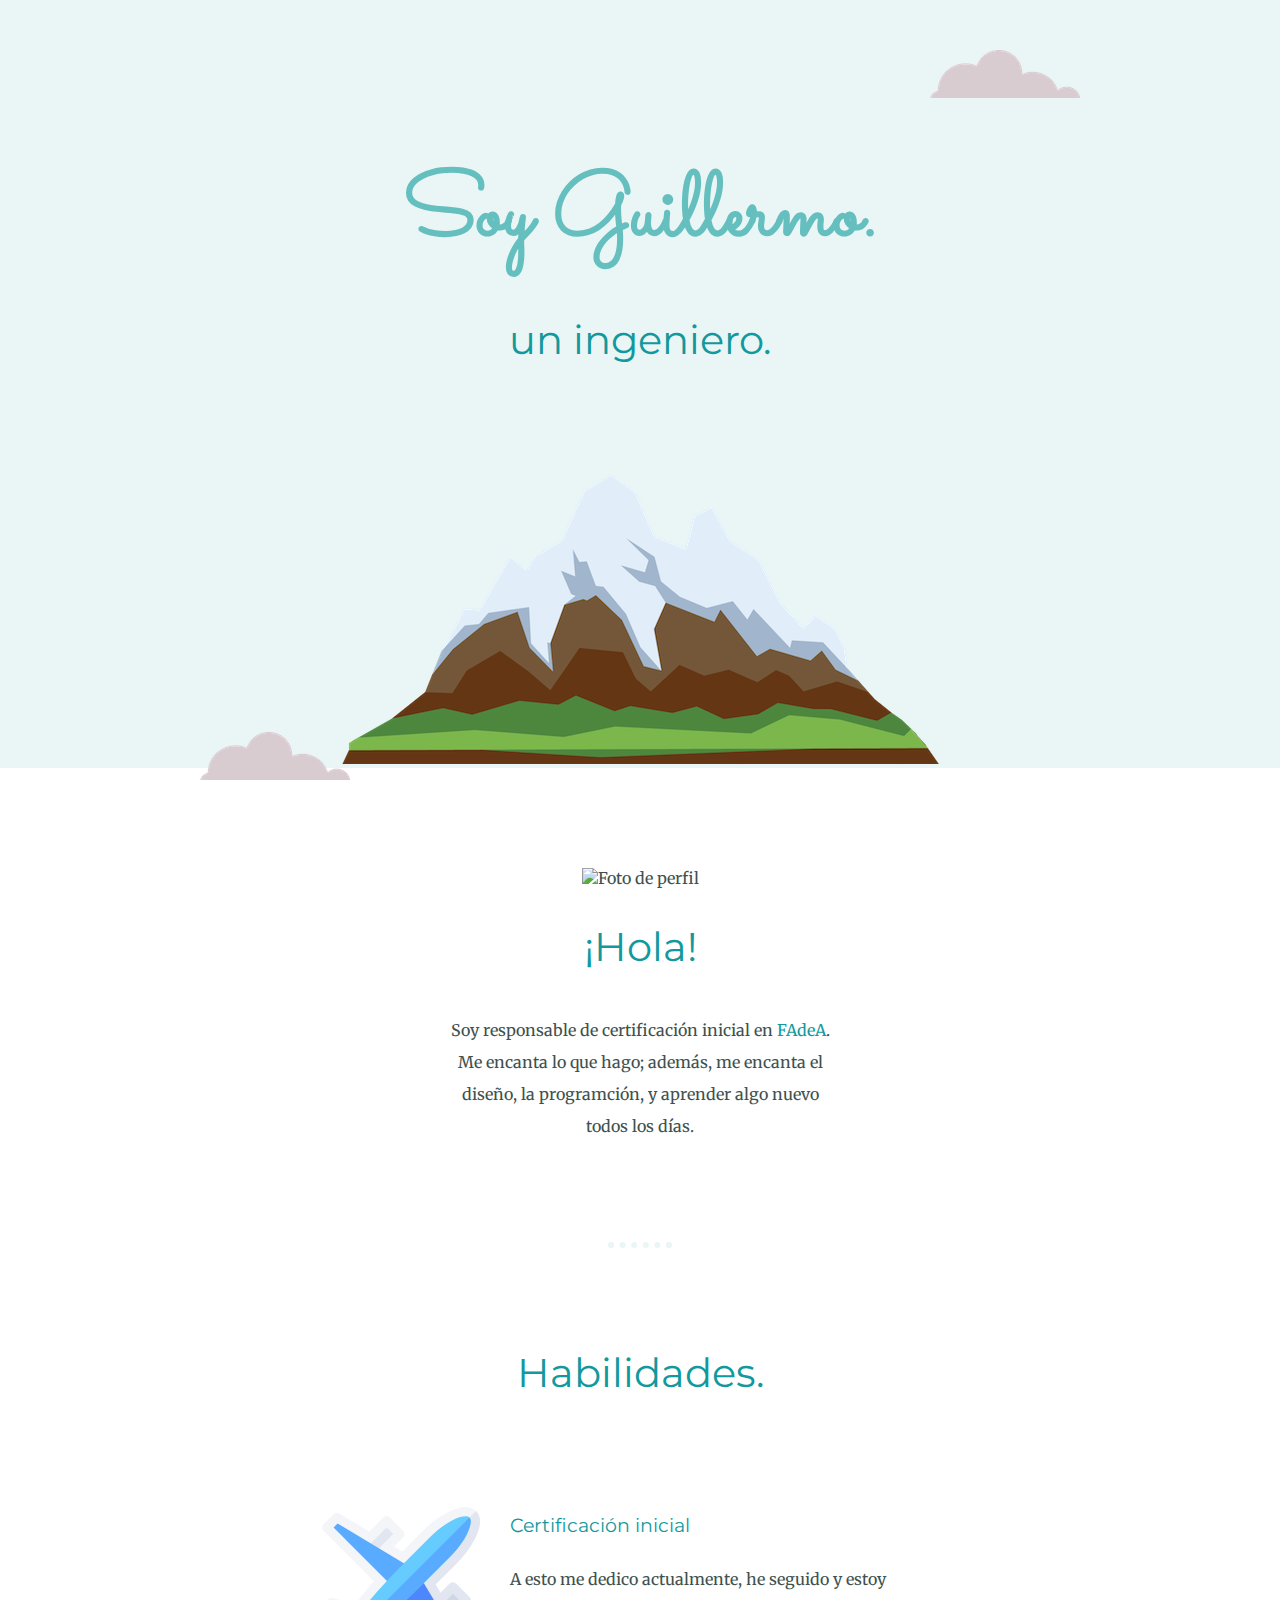
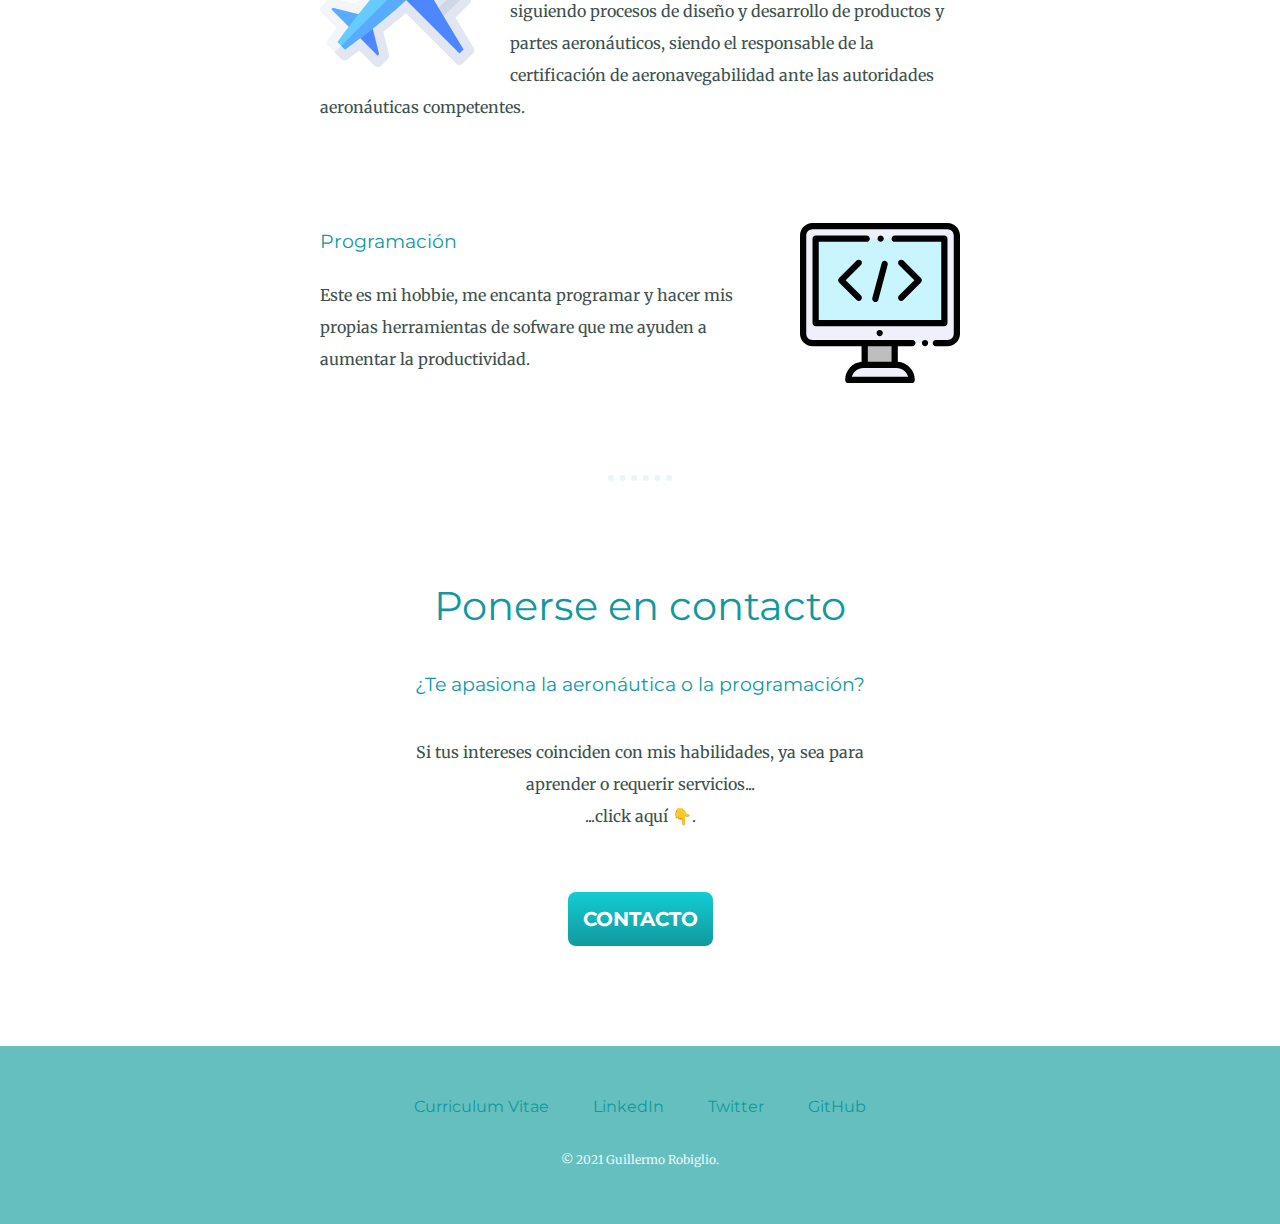
==== index.html @ 07f2db02 "Actualización general de mi sitio personal" ====
<!DOCTYPE html>
<html lang="es">
  <head>
    <meta charset="utf-8">
    <title>Guillermo Robiglio</title>
    <link rel="stylesheet" href="css/styles.css">
    <link rel="icon" href="images/favicon.ico">
    <link rel="preconnect" href="https://fonts.gstatic.com">
    <link href="https://fonts.googleapis.com/css2?family=Merriweather:ital,wght@0,300;0,400;0,700;0,900;1,300;1,400;1,700;1,900&family=Montserrat:ital,wght@0,100;0,200;0,300;0,400;0,500;0,600;0,700;0,800;0,900;1,100;1,200;1,300;1,400;1,500;1,600;1,700;1,800;1,900&family=Sacramento&display=swap" rel="stylesheet">
  </head>
  <body>
    <div class="top-container">
      <img class="top-cloud" src="images/cloud.png" alt="nube">
      <h1>Soy Guillermo.</h1>
      <h2>un ingeniero.</h2>
      <img class="bottom-cloud" src="images/cloud.png" alt="nube">
      <img src="images/mountain.png" alt="montaña">
    </div>
    <div class="middle-container">
      <div class="profile">
        <img src="images/foto-perfil-circular.png" alt="Foto de perfil">
        <h2>¡Hola!</h2>
        <p class="intro">Soy responsable de certificación inicial en <a class="link-to-fadea" href="https://www.fadeasa.com.ar" target="_blank">FAdeA</a>. Me encanta lo que hago; además, me encanta el diseño, la programción, y aprender algo nuevo todos los días.</p>
      </div>
      <hr>
      <div class="skills">
        <h2>Habilidades.</h2>
        <div class="skill-row">
          <img class="left-img" src="images/airplane.svg" alt="Imagen de ajíes">
          <h3>Certificación inicial</h3>
          <p>A esto me dedico actualmente, he seguido y estoy siguiendo procesos de diseño y desarrollo de productos y partes aeronáuticos, siendo el responsable de la certificación de aeronavegabilidad ante las autoridades aeronáuticas competentes.</p>
        </div>
        <!--
        <div class="skill-row">
          <img class="right-img" src="images/computer.png" alt="Imagen de una computadora">
          <h3>Diseño de sistemas</h3>
          <p>Lorem ipsum dolor sit amet, mauris sed consectetuer. Etiam et eu, bibendum interdum, lacus quis mauris. Curabitur wisi, quisque vel eu, rutrum nam.</p>
        </div>
        <div class="skill-row">
          <img class="left-img" src="images/chillies.png" alt="Imagen de ajíes">
          <h3>Simulación</h3>
          <p>Lorem ipsum dolor sit amet, quis in duis, iaculis id felis. Consectetuer vestibulum, nunc urna lectus, erat ligula. Hendrerit nam, lectus ante, ut lorem eros.</p>
        </div>
        -->
        <div class="skill-row">
          <img class="right-img" src="images/code.svg" alt="Imagen de una computadora">
          <h3>Programación</h3>
          <p>Este es mi hobbie, me encanta programar y hacer mis propias herramientas de sofware que me ayuden a aumentar la productividad.</p>
        </div>
      </div>
      <hr>
      <div class="contact-me">
        <h2>Ponerse en contacto</h2>
        <h3>¿Te apasiona la aeronáutica o la programación?</h3>
        <p class="contact-message">Si tus intereses coinciden con mis habilidades, ya sea para aprender o requerir servicios...<br/>...click aquí 👇.</p>
        <a class="button-qts" href="mailto:grobiglio@gmail.com">CONTACTO</a>
      </div>
    </div>


    <div class="bottom-container">
      <a class="footer-link" href="cv.html">Curriculum Vitae</a>
      <a class="footer-link" href="href=https://www.linkedin.com/in/guillermo-a-robiglio-6799419a/" target="_blank">LinkedIn</a>
      <a class="footer-link" href="https://twitter.com/grobiglio" target="_blank">Twitter</a>
      <a class="footer-link" href="https://github.com/grobiglio" target="_blank">GitHub</a>
      <p class="copyright">© 2021 Guillermo Robiglio.</p>
    </div>

  </body>
</html>
---- css/styles.css ----
body {
  color: #40514E;
  margin: 0;
  text-align: center;
  font-family: 'Merriweather', serif;
}

h1 {
  color: #66BFBF;
  font-family: 'Sacramento', cursive;
  font-size: 5.625rem;
  margin: 50px auto 0 auto;
}

h2 {
  color: #11999E;
  font-family: 'Montserrat', sans-serif;
  font-size: 2.5rem;
  font-weight: normal;
  padding-bottom: 10px;
}

h3 {
  color: #11999E;
  font-family: 'Montserrat', sans-serif;
  font-weight: normal;
}

p {
  line-height: 2;
}

hr {
  border: dotted #EAF6F6 6px;
  border-bottom: none;
  margin: 100px auto;
  width: 4%;
}

.link-to-fadea {
  color: #11999E;
  font-family: 'Merriweather', serif;
  text-decoration: none;
}

.top-container {
  background-color: #EAF6F6;
  margin: 0;
  padding-top: 100px;
}

.top-cloud {
  position: absolute;
  right: 200px; top: 50px;
}

.bottom-cloud {
  position: absolute;
  left: 200px; bottom: 120px;
}

.middle-container {
  margin: 100px 0;
}

.profile img {
  width: 150px;
}

.intro {
  margin: auto;
  width: 30%;
}

.skill-row {
  line-height: 2;
  margin: 100px auto;
  text-align: left;
  width: 50%;
}

.left-img {
  float: left;
  margin-right: 30px;
  width: 25%;
}

.right-img {
  float: right;
  margin-left: 30px;
  width: 25%;
}

.bottom-container {
  background-color: #66BFBF;
  padding: 50px 0 20px;
}

.contact-message {
  margin: 40px auto 60px;
  width: 40%
}

.button-qts {
   background: #11CDD4;
   background-image: -webkit-linear-gradient(top, #11CDD4, #11999E);
   background-image: -moz-linear-gradient(top, #11CDD4, #11999E);
   background-image: -ms-linear-gradient(top, #11CDD4, #11999E);
   background-image: -o-linear-gradient(top, #11CDD4, #11999E);
   background-image: -webkit-gradient(to bottom, #11CDD4, #11999E);
   -webkit-border-radius: 8px;
   -moz-border-radius: 8px;
   border-radius: 8px;
   color: #FFFFFF;
   font-family: 'Montserrat', sans-serif;
   font-size: 20px;
   font-weight: bold;
   padding: 15px;
   text-decoration: none;
   display: inline-block;
   cursor: pointer;
   text-align: center;
}

.button-qts:hover {
   background: #30E3CB;
   background-image: -webkit-linear-gradient(top, #30E3CB, #2BC4AD);
   background-image: -moz-linear-gradient(top, #30E3CB, #2BC4AD);
   background-image: -ms-linear-gradient(top, #30E3CB, #2BC4AD);
   background-image: -o-linear-gradient(top, #30E3CB, #2BC4AD);
   background-image: -webkit-gradient(to bottom, #30E3CB, #2BC4AD);
   -webkit-border-radius: 8px;
   -moz-border-radius: 8px;
   border-radius: 8px;
   text-decoration: none;
}

.footer-link {
  color: #11999E;
  font-family: 'Montserrat', sans-serif;
  margin: 10px 20px;
  text-decoration: none;
}

.footer-link:hover {
  color: #EAF6F6;
}

.copyright {
  color: #EAF6F6;
  font-size: 0.75rem;
  padding: 20px 0;
}
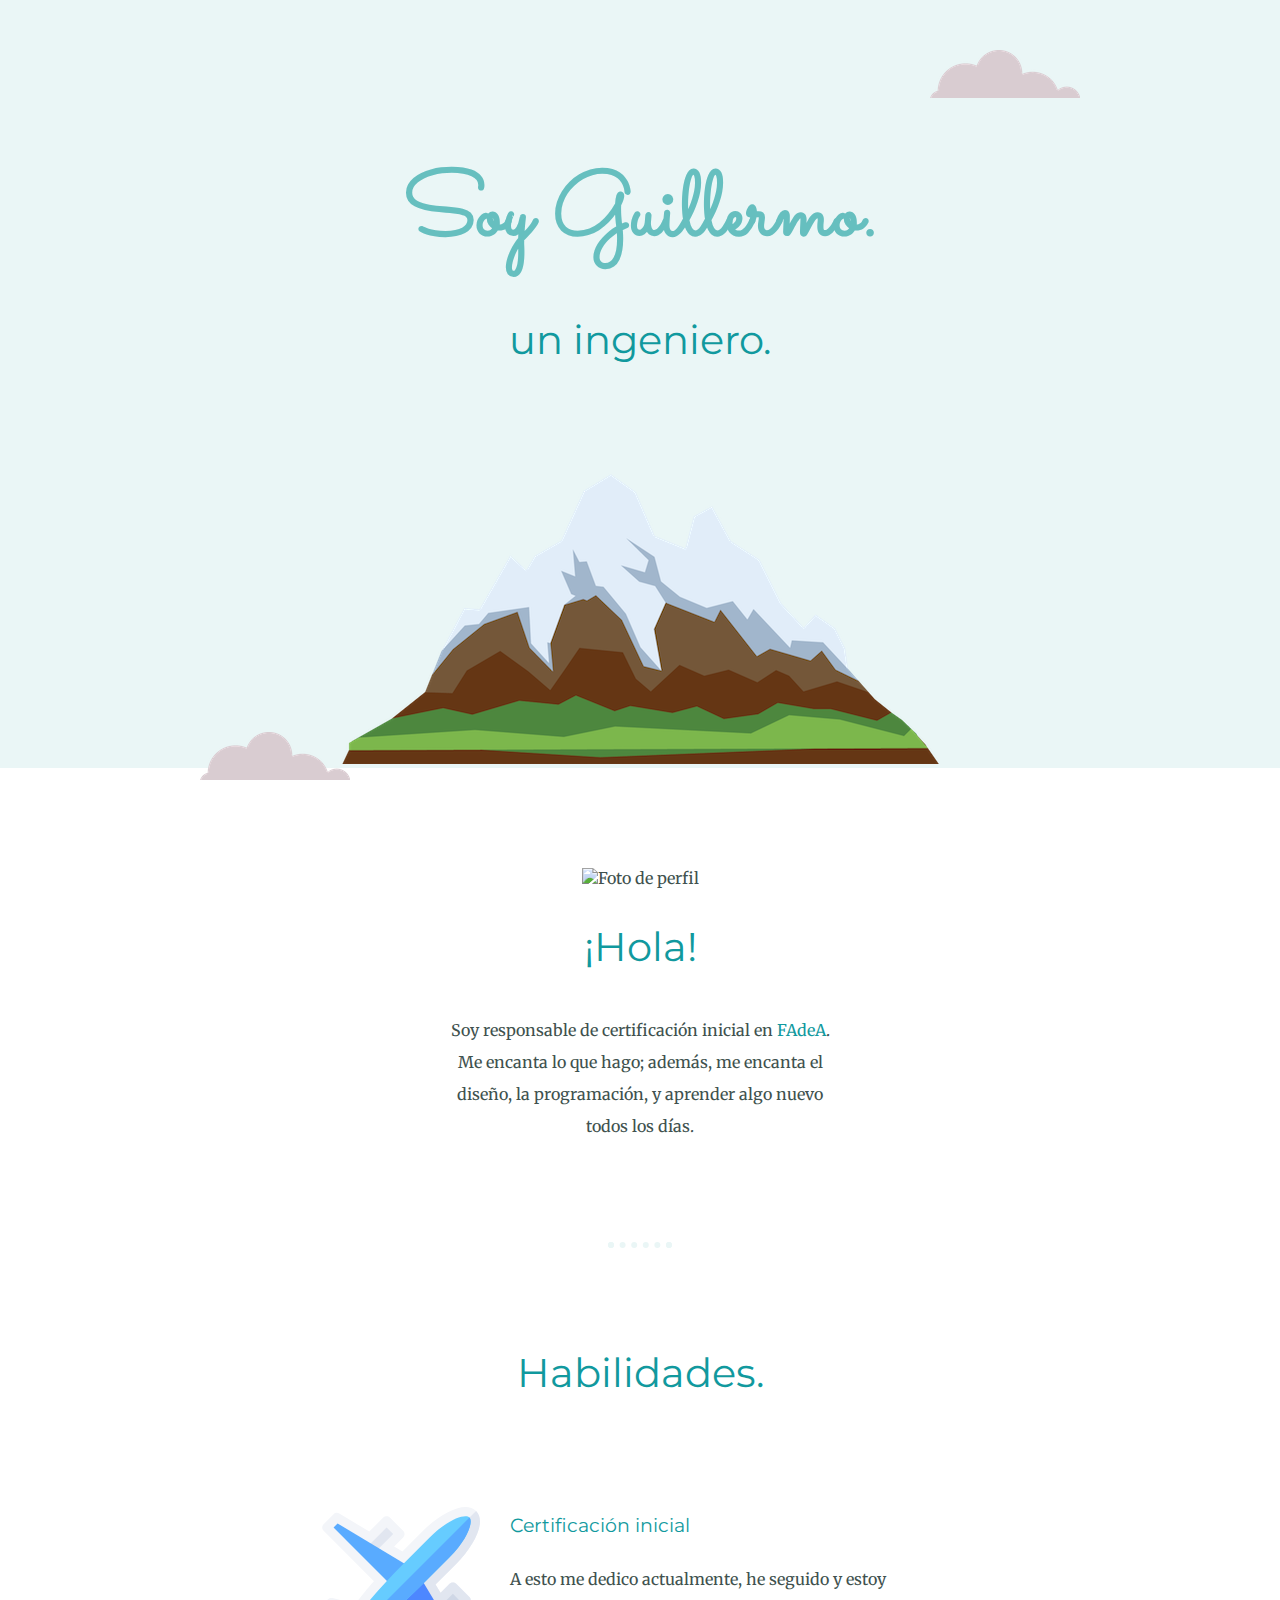
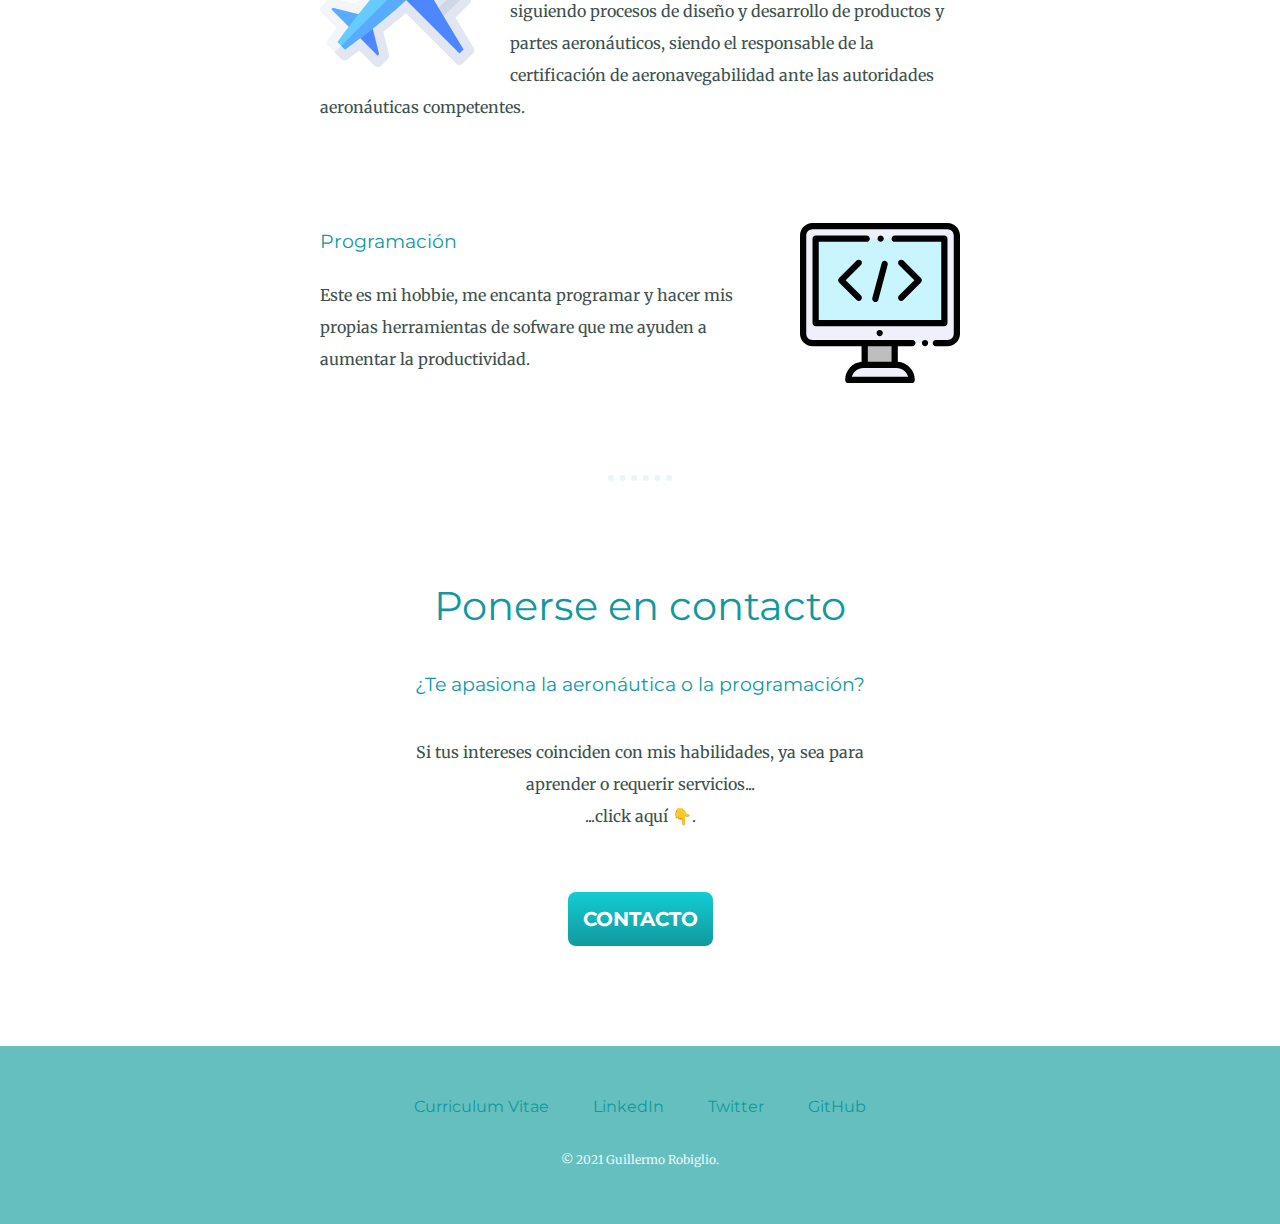
==== commit 0b978ef4: "Corrección de error de tipeo" ====
--- a/index.html
+++ b/index.html
@@ -2,6 +2,7 @@
 <html lang="es">
   <head>
     <meta charset="utf-8">
+    <meta name="viewport" content="width=device-width, user-scalable=no">
     <title>Guillermo Robiglio</title>
     <link rel="stylesheet" href="css/styles.css">
     <link rel="icon" href="images/favicon.ico">
@@ -14,13 +15,13 @@
       <h1>Soy Guillermo.</h1>
       <h2>un ingeniero.</h2>
       <img class="bottom-cloud" src="images/cloud.png" alt="nube">
-      <img src="images/mountain.png" alt="montaña">
+      <img class="mountain" src="images/mountain.png" alt="montaña">
     </div>
     <div class="middle-container">
       <div class="profile">
         <img src="images/foto-perfil-circular.png" alt="Foto de perfil">
         <h2>¡Hola!</h2>
-        <p class="intro">Soy responsable de certificación inicial en <a class="link-to-fadea" href="https://www.fadeasa.com.ar" target="_blank">FAdeA</a>. Me encanta lo que hago; además, me encanta el diseño, la programción, y aprender algo nuevo todos los días.</p>
+        <p class="intro">Soy responsable de certificación inicial en <a class="link-to-fadea" href="https://www.fadeasa.com.ar" target="_blank">FAdeA</a>. Me encanta lo que hago; además, me encanta el diseño, la programación, y aprender algo nuevo todos los días.</p>
       </div>
       <hr>
       <div class="skills">
--- a/css/styles.css
+++ b/css/styles.css
@@ -151,3 +151,26 @@
   font-size: 0.75rem;
   padding: 20px 0;
 }
+
+@media (max-width: 675px){
+  .top-cloud, .bottom-cloud, .left-img, .right-img {
+    display: none;
+  }
+
+  .intro, .skill-row, .contact-message, .mountain {
+    width: 80%;
+  }
+
+  h1 {
+    font-size: 3rem;
+  }
+
+  h2 {
+    font-size: 2rem;
+  }
+
+  .footer-link {
+    display: block;
+  }
+
+}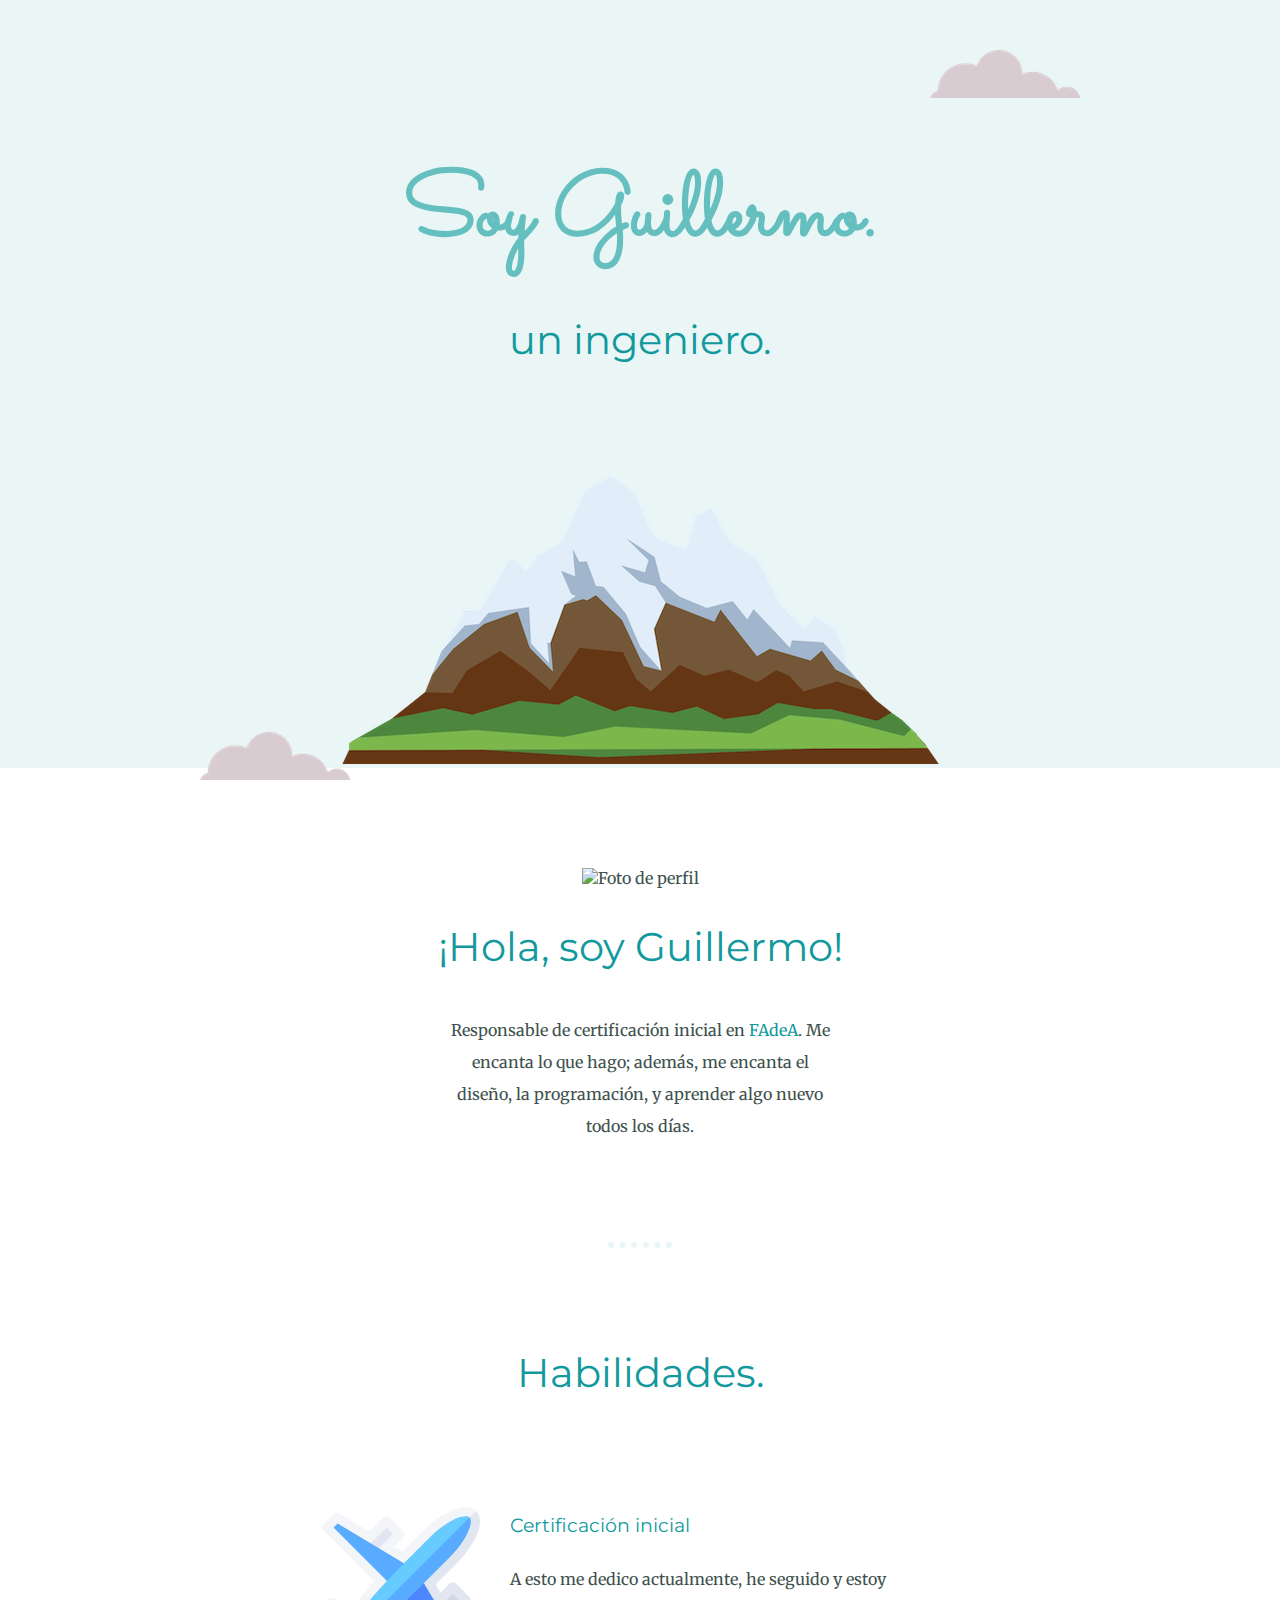
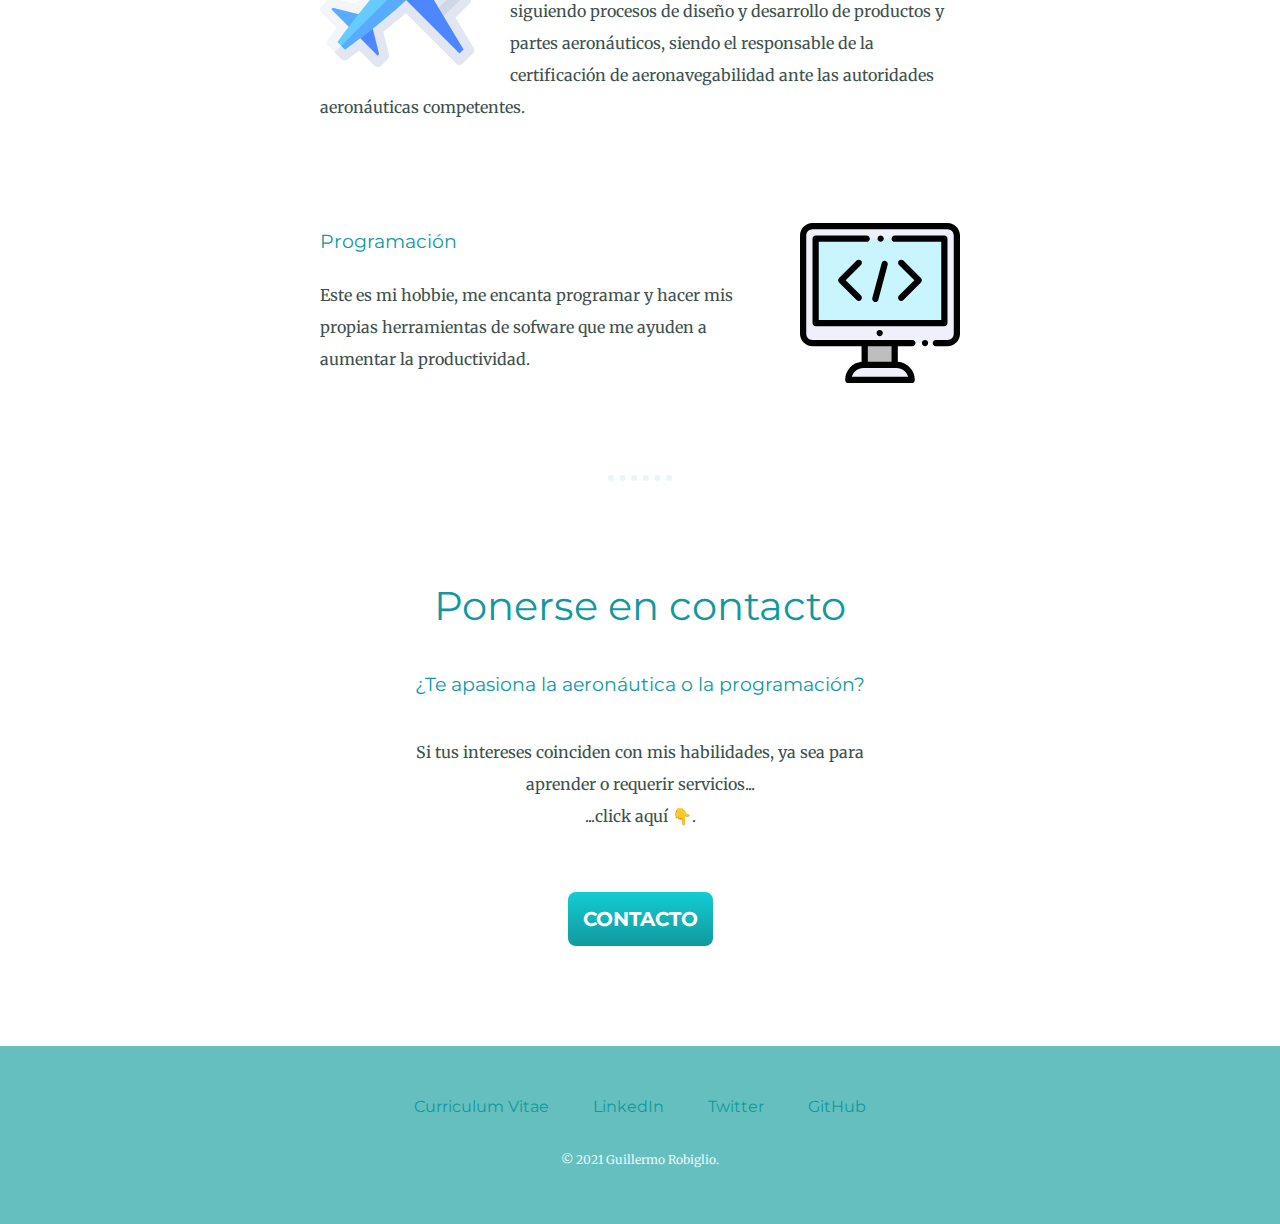
==== commit a5739ebb: "Actualización de CV" ====
--- a/index.html
+++ b/index.html
@@ -20,8 +20,8 @@
     <div class="middle-container">
       <div class="profile">
         <img src="images/foto-perfil-circular.png" alt="Foto de perfil">
-        <h2>¡Hola!</h2>
-        <p class="intro">Soy responsable de certificación inicial en <a class="link-to-fadea" href="https://www.fadeasa.com.ar" target="_blank">FAdeA</a>. Me encanta lo que hago; además, me encanta el diseño, la programación, y aprender algo nuevo todos los días.</p>
+        <h2>¡Hola, soy Guillermo!</h2>
+        <p class="intro">Responsable de certificación inicial en <a class="link-to-fadea" href="https://www.fadeasa.com.ar" target="_blank">FAdeA</a>. Me encanta lo que hago; además, me encanta el diseño, la programación, y aprender algo nuevo todos los días.</p>
       </div>
       <hr>
       <div class="skills">
@@ -31,18 +31,6 @@
           <h3>Certificación inicial</h3>
           <p>A esto me dedico actualmente, he seguido y estoy siguiendo procesos de diseño y desarrollo de productos y partes aeronáuticos, siendo el responsable de la certificación de aeronavegabilidad ante las autoridades aeronáuticas competentes.</p>
         </div>
-        <!--
-        <div class="skill-row">
-          <img class="right-img" src="images/computer.png" alt="Imagen de una computadora">
-          <h3>Diseño de sistemas</h3>
-          <p>Lorem ipsum dolor sit amet, mauris sed consectetuer. Etiam et eu, bibendum interdum, lacus quis mauris. Curabitur wisi, quisque vel eu, rutrum nam.</p>
-        </div>
-        <div class="skill-row">
-          <img class="left-img" src="images/chillies.png" alt="Imagen de ajíes">
-          <h3>Simulación</h3>
-          <p>Lorem ipsum dolor sit amet, quis in duis, iaculis id felis. Consectetuer vestibulum, nunc urna lectus, erat ligula. Hendrerit nam, lectus ante, ut lorem eros.</p>
-        </div>
-        -->
         <div class="skill-row">
           <img class="right-img" src="images/code.svg" alt="Imagen de una computadora">
           <h3>Programación</h3>
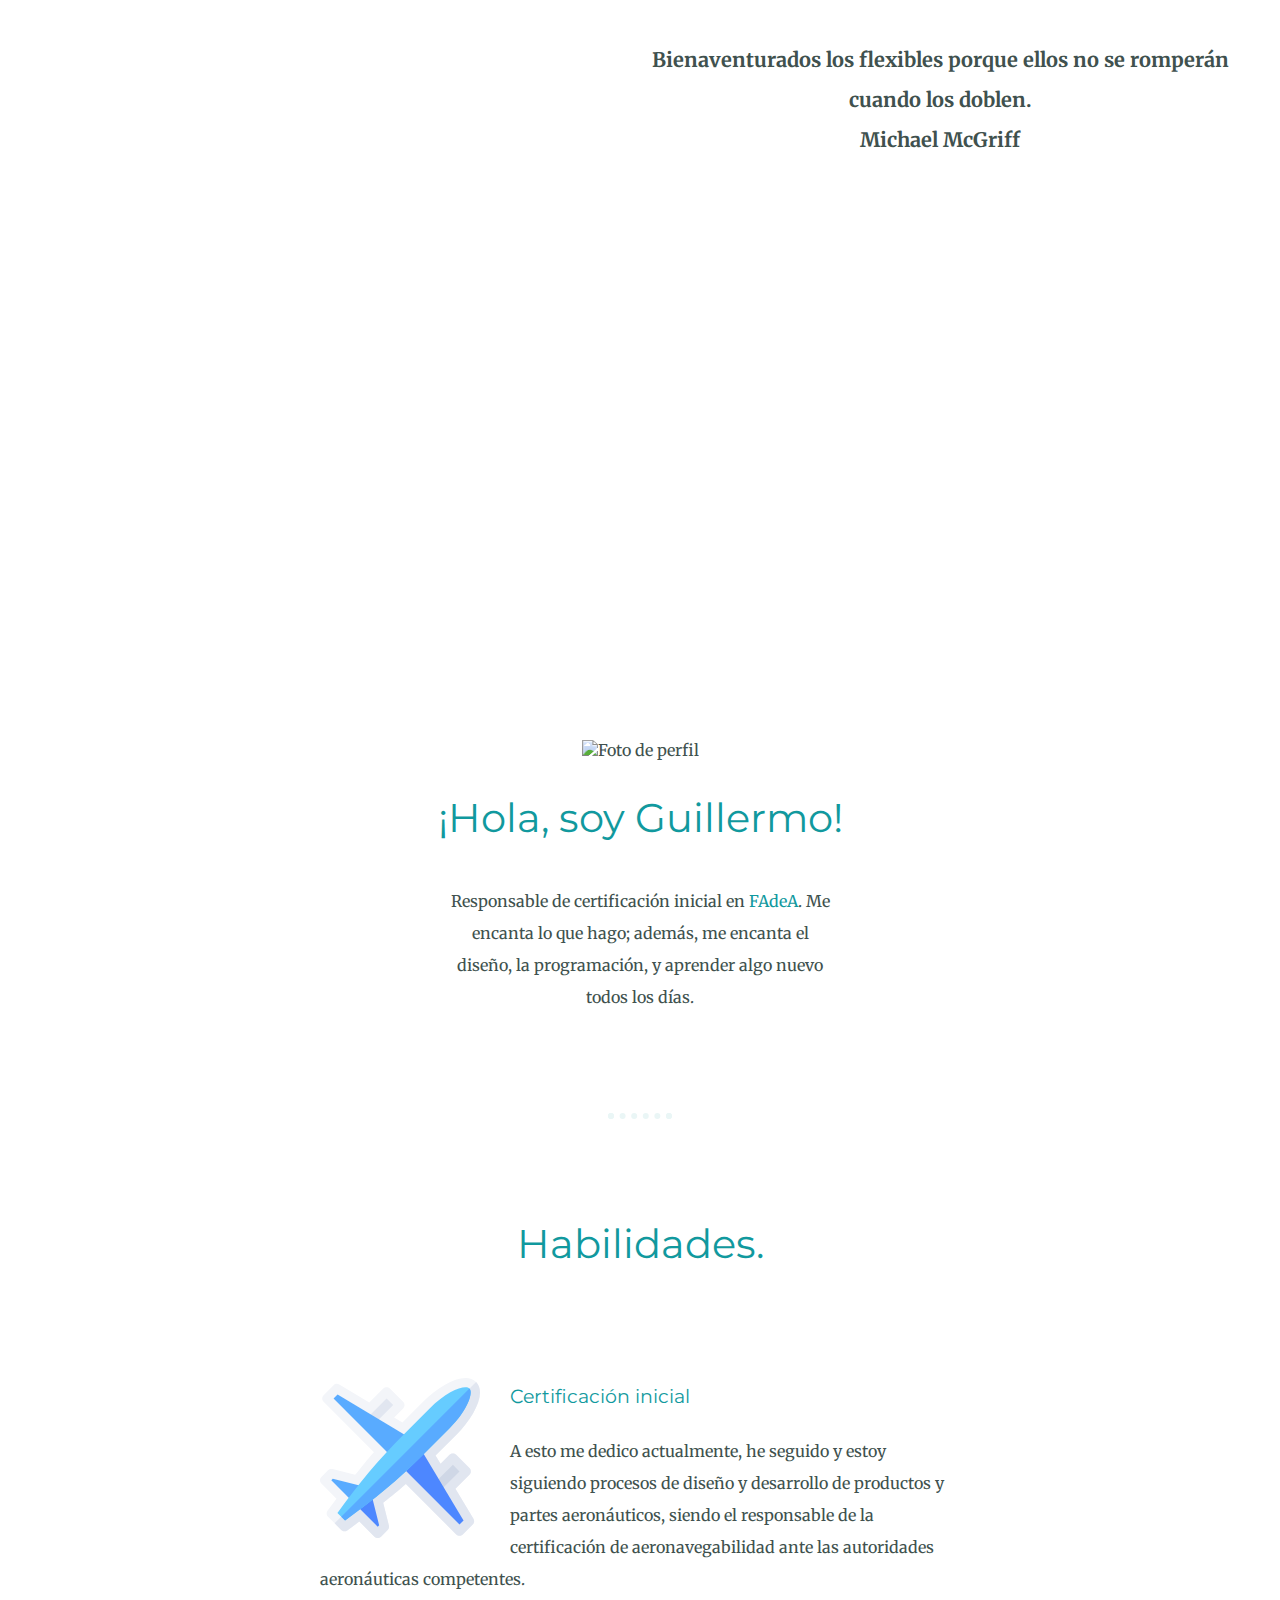
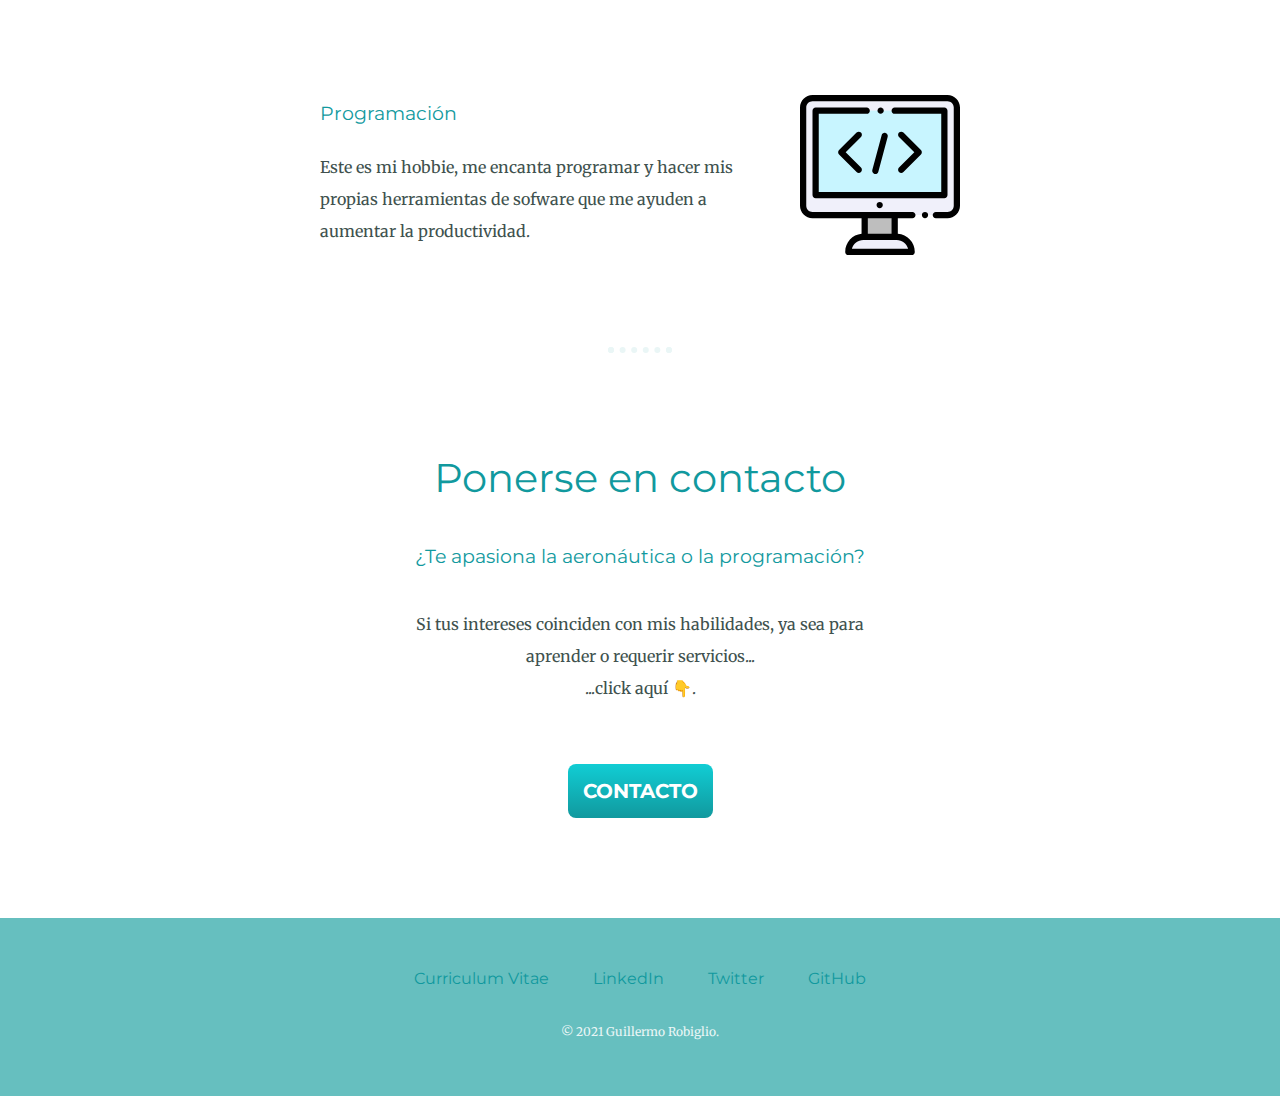
==== commit 87d3864f: "Imágen del puente Golden Gate en la página index" ====
--- a/index.html
+++ b/index.html
@@ -11,11 +11,9 @@
   </head>
   <body>
     <div class="top-container">
-      <img class="top-cloud" src="images/cloud.png" alt="nube">
-      <h1>Soy Guillermo.</h1>
-      <h2>un ingeniero.</h2>
-      <img class="bottom-cloud" src="images/cloud.png" alt="nube">
-      <img class="mountain" src="images/mountain.png" alt="montaña">
+      <div class="frase">
+        <p>Bienaventurados los flexibles porque ellos no se romperán cuando los doblen.<br>Michael McGriff</p>
+      </div>
     </div>
     <div class="middle-container">
       <div class="profile">
--- a/css/styles.css
+++ b/css/styles.css
@@ -44,19 +44,20 @@
 }
 
 .top-container {
-  background-color: #EAF6F6;
+  background-image: url(https://upload.wikimedia.org/wikipedia/commons/0/0a/Golden_Gate_Bridge_2021.jpg);
+  height: 640px;
+  background-position: center;
+  background-size: cover;
   margin: 0;
-  padding-top: 100px;
 }
 
-.top-cloud {
+.frase {
+  font-size: 1.25rem;
+  font-weight: bold;
   position: absolute;
-  right: 200px; top: 50px;
-}
-
-.bottom-cloud {
-  position: absolute;
-  left: 200px; bottom: 120px;
+  right: 20px;
+  top: 20px;
+  width: 50%;
 }
 
 .middle-container {
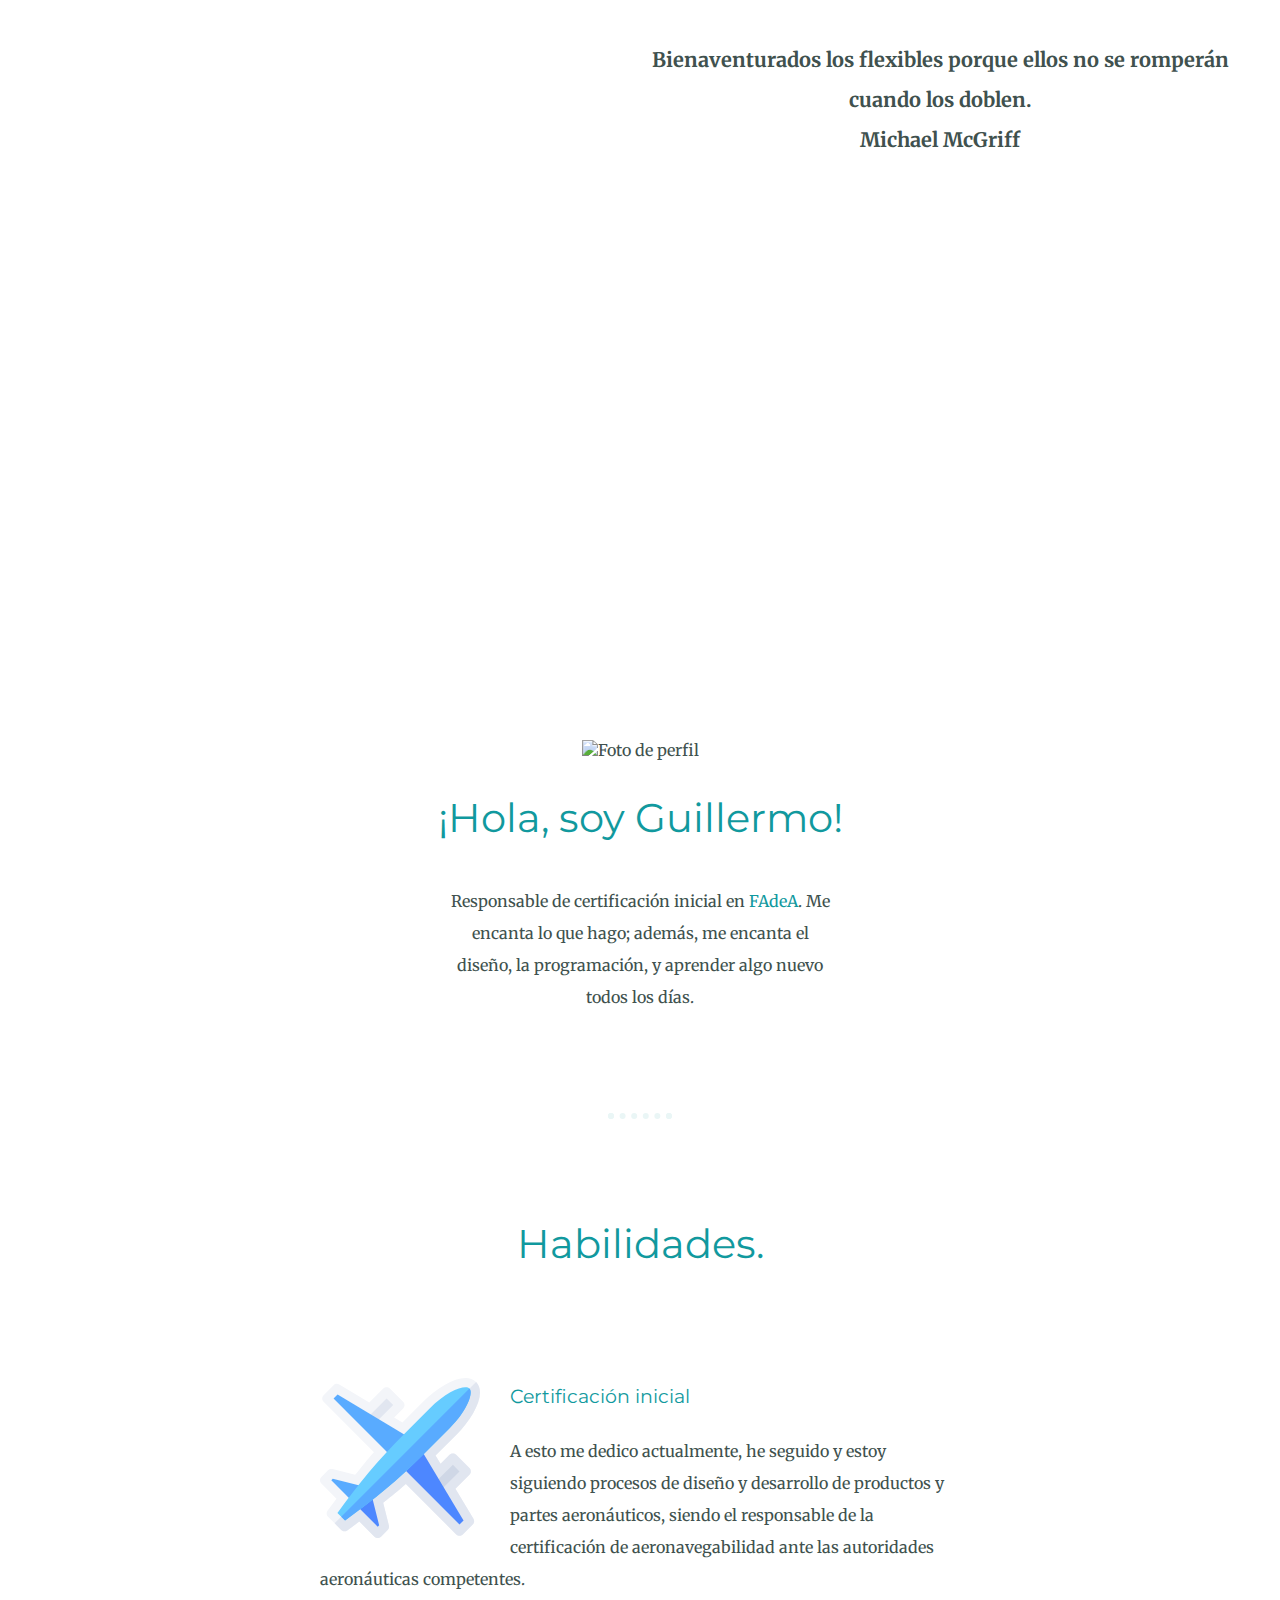
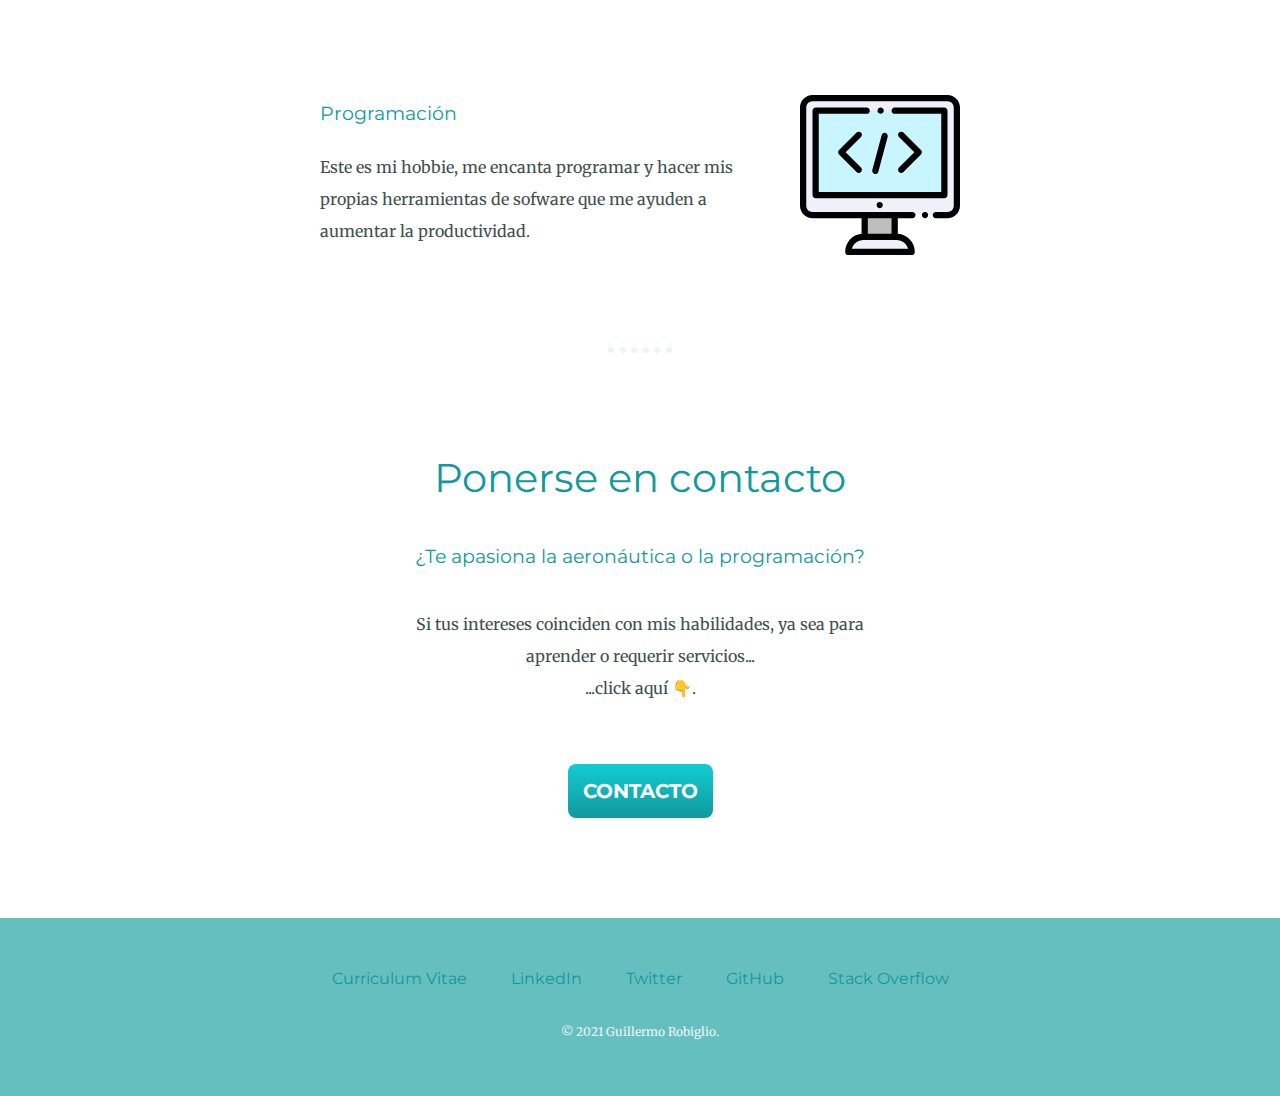
==== commit d98b95ef: "Agregado del link a Stack Overflow en el footer" ====
--- a/index.html
+++ b/index.html
@@ -50,6 +50,7 @@
       <a class="footer-link" href="href=https://www.linkedin.com/in/guillermo-a-robiglio-6799419a/" target="_blank">LinkedIn</a>
       <a class="footer-link" href="https://twitter.com/grobiglio" target="_blank">Twitter</a>
       <a class="footer-link" href="https://github.com/grobiglio" target="_blank">GitHub</a>
+      <a class="footer-link" href="https://stackoverflow.com/users/13729111/guillermo-a-robiglio" target="_blank">Stack Overflow</a>
       <p class="copyright">© 2021 Guillermo Robiglio.</p>
     </div>
 
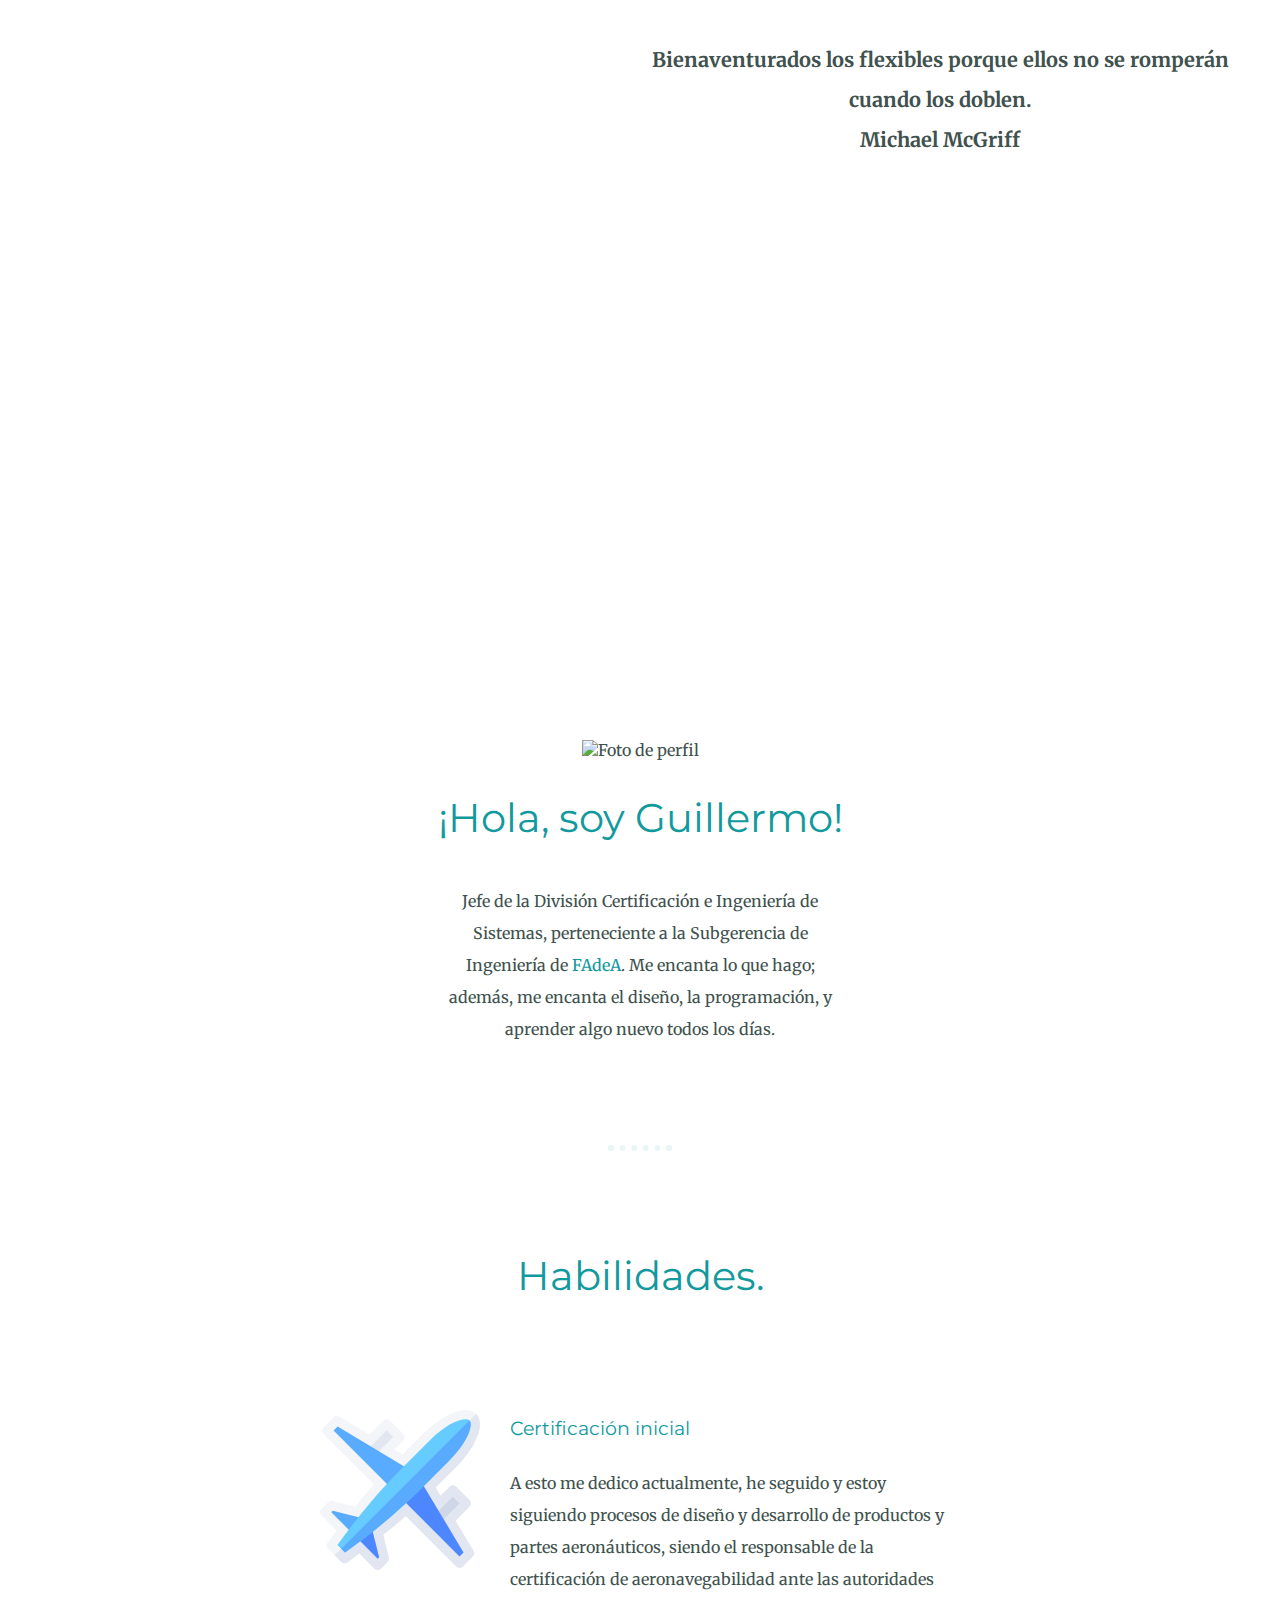
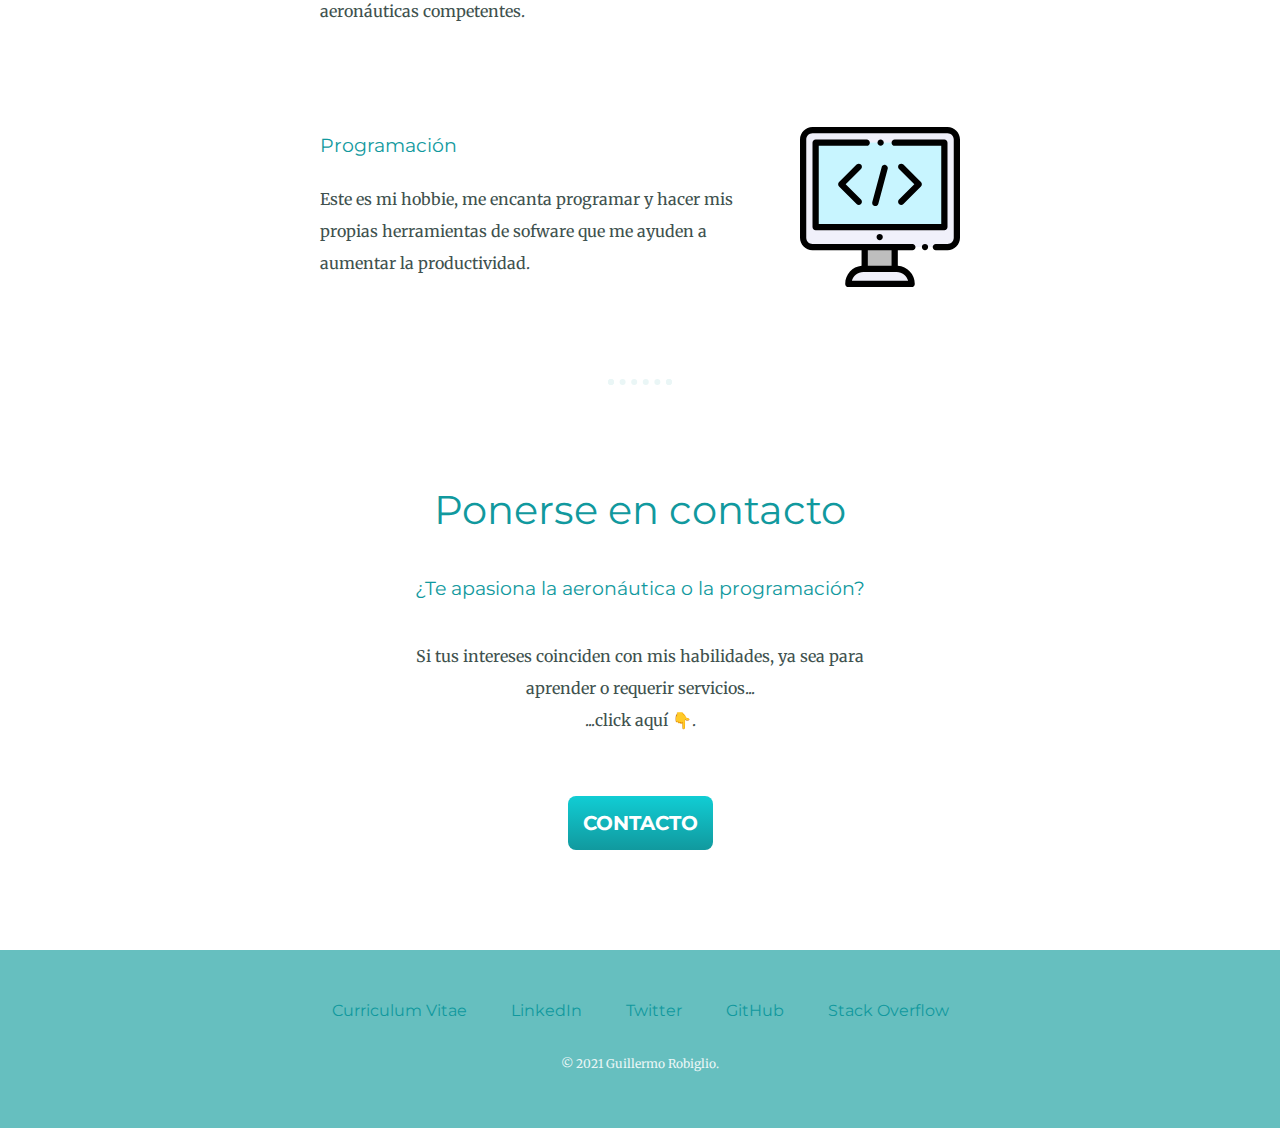
==== commit 3a2bc954: "Actualizaciòn" ====
--- a/index.html
+++ b/index.html
@@ -19,7 +19,11 @@
       <div class="profile">
         <img src="images/foto-perfil-circular.png" alt="Foto de perfil">
         <h2>¡Hola, soy Guillermo!</h2>
-        <p class="intro">Responsable de certificación inicial en <a class="link-to-fadea" href="https://www.fadeasa.com.ar" target="_blank">FAdeA</a>. Me encanta lo que hago; además, me encanta el diseño, la programación, y aprender algo nuevo todos los días.</p>
+        <p class="intro">Jefe de la División Certificación e Ingeniería de Sistemas, 
+          perteneciente a la Subgerencia de Ingeniería de 
+          <a class="link-to-fadea" href="https://www.fadeasa.com.ar" target="_blank">FAdeA</a>. 
+          Me encanta lo que hago; además, me encanta el diseño, la programación, y aprender algo nuevo todos los días.
+        </p>
       </div>
       <hr>
       <div class="skills">
@@ -47,7 +51,7 @@
 
     <div class="bottom-container">
       <a class="footer-link" href="cv.html">Curriculum Vitae</a>
-      <a class="footer-link" href="href=https://www.linkedin.com/in/guillermo-a-robiglio-6799419a/" target="_blank">LinkedIn</a>
+      <a class="footer-link" href="https://www.linkedin.com/in/guillermo-a-robiglio-6799419a/" target="_blank">LinkedIn</a>
       <a class="footer-link" href="https://twitter.com/grobiglio" target="_blank">Twitter</a>
       <a class="footer-link" href="https://github.com/grobiglio" target="_blank">GitHub</a>
       <a class="footer-link" href="https://stackoverflow.com/users/13729111/guillermo-a-robiglio" target="_blank">Stack Overflow</a>
